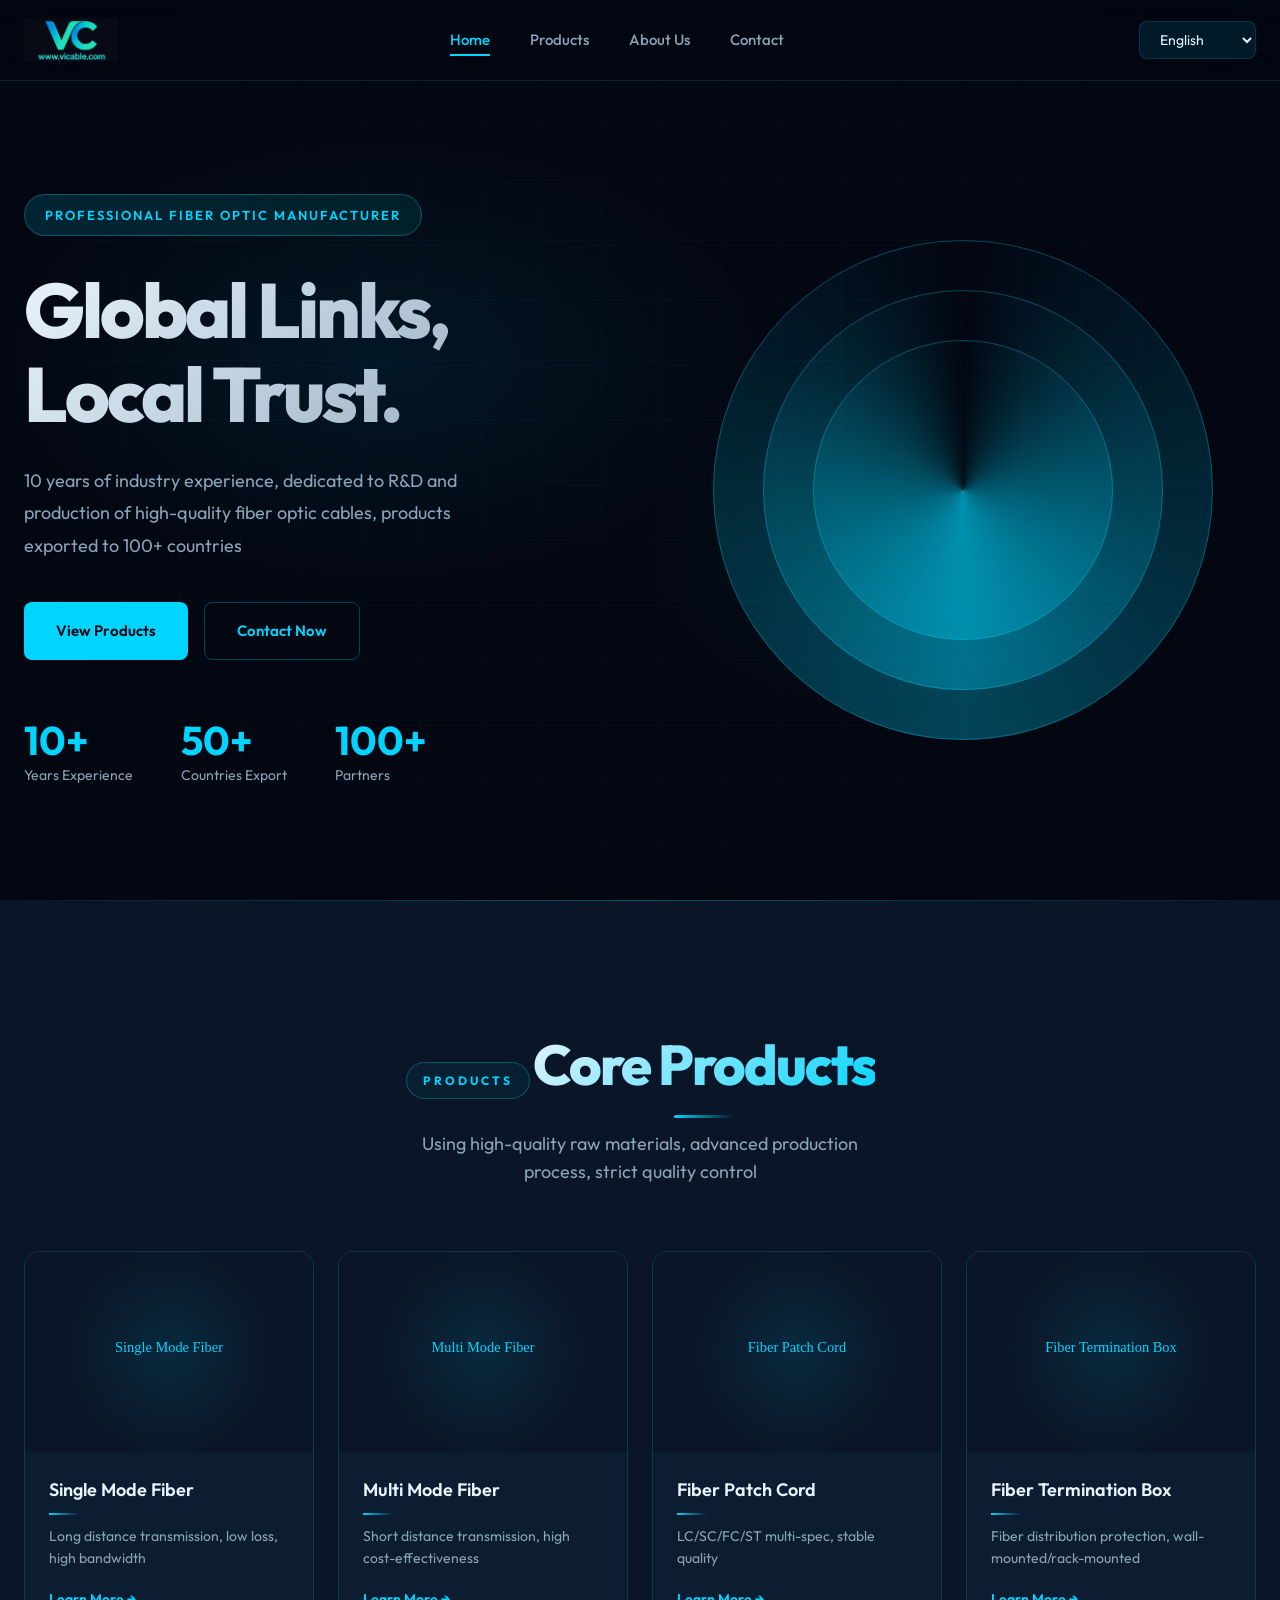
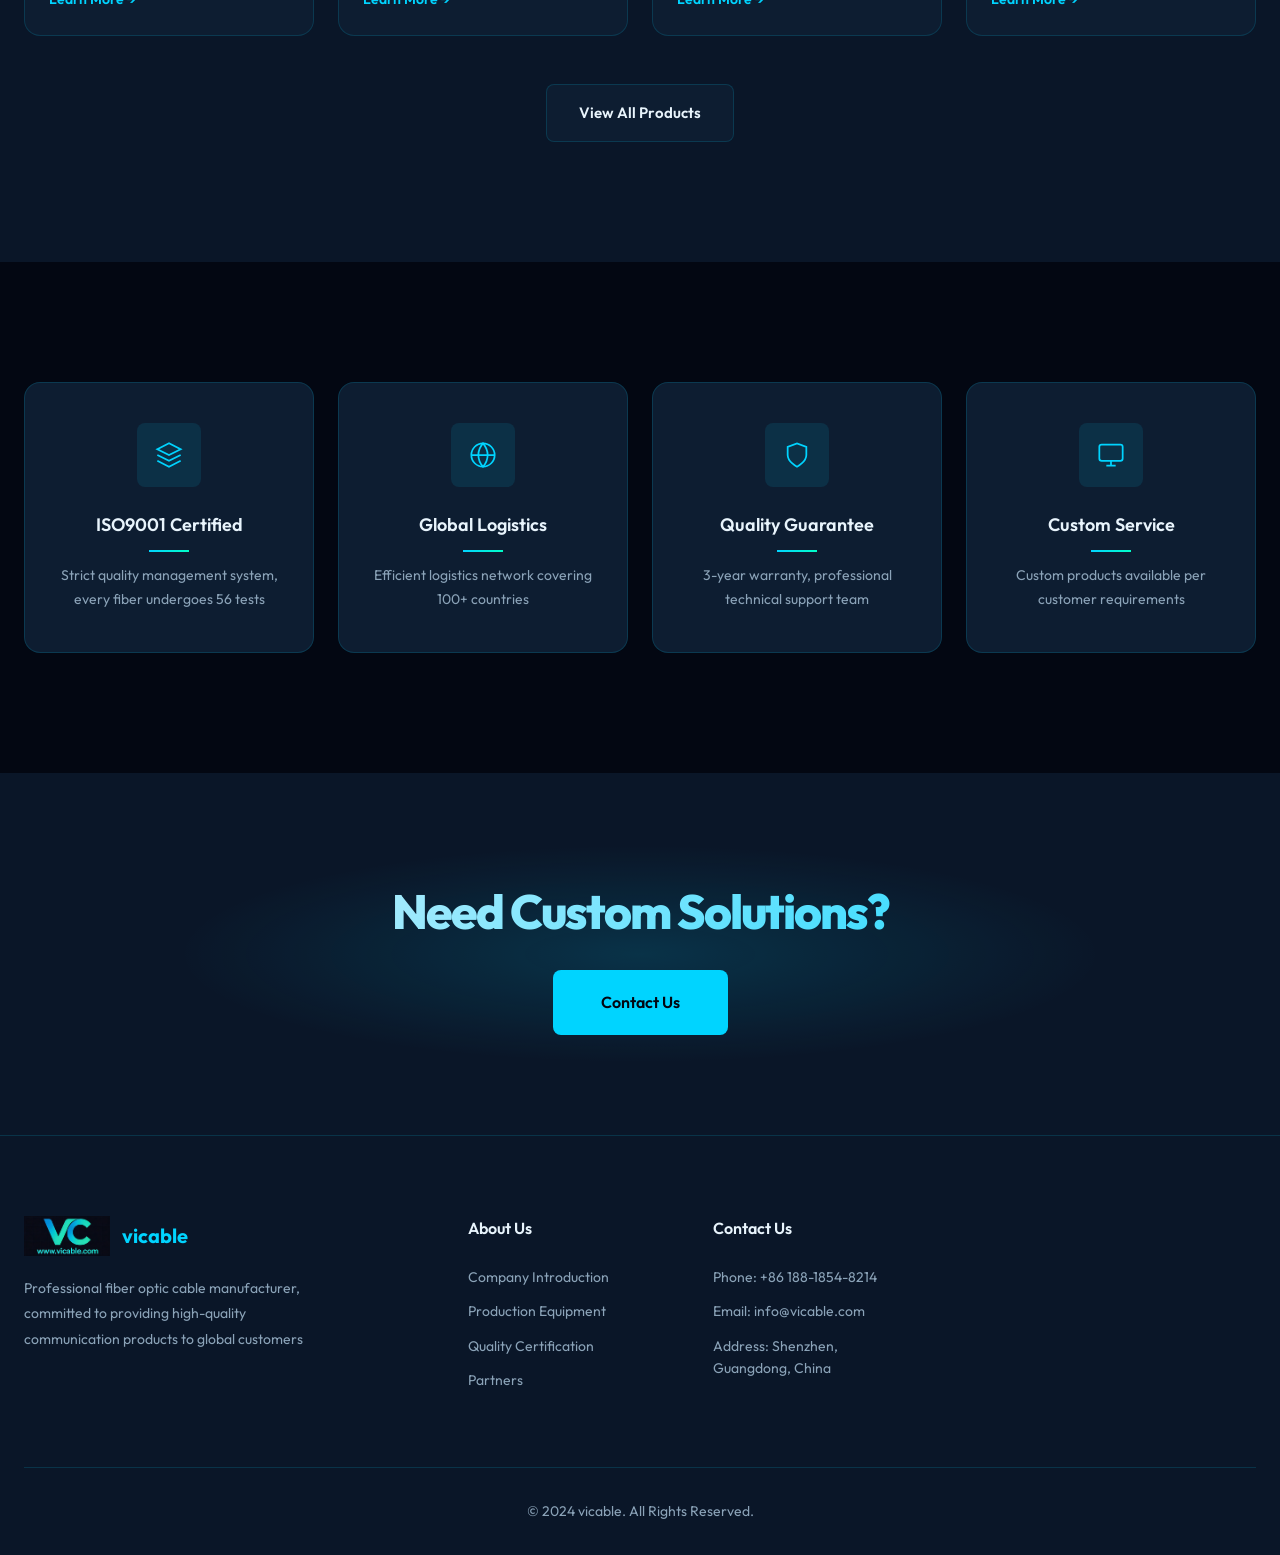
==== index.html @ bd0b1696 "第一次提交" ====
<!DOCTYPE html>
<html lang="en">
<head>
    <meta charset="UTF-8">
    <meta name="viewport" content="width=device-width, initial-scale=1.0">
    <title data-i18n-title="heroBadge">vicable - Professional Fiber Optic Cable Manufacturer</title>
    <meta name="description" content="Professional fiber optic cable manufacturer, providing high-quality fiber cables, patch cords, and accessories, exported to 100+ countries worldwide">
    <link rel="preconnect" href="https://fonts.googleapis.com">
    <link rel="preconnect" href="https://fonts.gstatic.com" crossorigin>
    <link href="https://fonts.googleapis.com/css2?family=Outfit:wght@300;400;500;600;700&family=Syne:wght@400;500;600;700;800&display=swap" rel="stylesheet">
    <link rel="stylesheet" href="css/style.css">
</head>
<body>
    <!-- Header -->
    <header class="header">
        <div class="container">
            <a href="index.html" class="logo">
                <img src="images/logo/logo.jpg" alt="vicable" class="logo-img" onerror="this.style.display='none';this.nextElementSibling.style.display='flex'">
                <span class="logo-text" style="display:none">vicable</span>
            </a>
            <nav class="nav">
                <a href="index.html" class="nav-link active" data-i18n="home">Home</a>
                <a href="products.html" class="nav-link" data-i18n="products">Products</a>
                <a href="about.html" class="nav-link" data-i18n="about">About Us</a>
                <a href="contact.html" class="nav-link" data-i18n="contact">Contact</a>
            </nav>
            <div class="lang-wrapper">
                <select id="language-selector" class="lang-selector" onchange="changeLanguage(this.value)">
                    <option value="en" selected>English</option>
                    <option value="fr">Français</option>
                    <option value="es">Español</option>
                    <option value="pt">Português</option>
                    <option value="ar">العربية</option>
                    <option value="de">Deutsch</option>
                </select>
            </div>
            <button class="menu-toggle" aria-label="Menu">
                <span></span>
                <span></span>
                <span></span>
            </button>
        </div>
    </header>

    <!-- Hero Section -->
    <section class="hero">
        <div class="hero-bg">
            <div class="hero-pattern"></div>
            <div class="hero-gradient"></div>
        </div>
        <div class="container">
            <div class="hero-content">
                <span class="hero-badge" data-i18n="heroBadge">Professional Fiber Optic Manufacturer</span>
                <h2 class="hero-title" data-i18n="heroTitle">
                    Global  Links<br>
                    <span class="highlight" data-i18n="heroTitle2">Local  Trust</span>
                </h2>
                <p class="hero-desc" data-i18n="heroDesc">
                    10 years of industry experience, dedicated to R&D and production of high-quality fiber optic cables<br>
                    Products exported to 100+ countries and regions
                </p>
                <div class="hero-btns">
                    <a href="products.html" class="btn btn-primary" data-i18n="viewProducts">View Products</a>
                    <a href="contact.html" class="btn btn-outline" data-i18n="contactNow">Contact Now</a>
                </div>
                <div class="hero-stats">
                    <div class="stat-item">
                        <span class="stat-num">10+</span>
                        <span class="stat-label" data-i18n="yearsExp">Years Experience</span>
                    </div>
                    <div class="stat-item">
                        <span class="stat-num">50+</span>
                        <span class="stat-label" data-i18n="countriesExport">Countries Export</span>
                    </div>
                    <div class="stat-item">
                        <span class="stat-num">100+</span>
                        <span class="stat-label" data-i18n="partners">Partners</span>
                    </div>
                </div>
            </div>
            <div class="hero-visual">
                <div class="fiber-ring"></div>
                <div class="fiber-ring delay-1"></div>
                <div class="fiber-ring delay-2"></div>
                <div class="hero-image">
                    <img src="images/products/hero-product.png" alt="Fiber Optic Products" onerror="this.parentElement.style.display='none'">
                </div>
            </div>
        </div>
    </section>

    <!-- Products Preview -->
    <section class="products-preview">
        <div class="container">
            <div class="section-header">
                <span class="section-tag"> PRODUCTS </span>
                <h2 class="section-title" data-i18n="productsTitle">Core Products</h2>
                <p class="section-desc" data-i18n="productsDesc">Using high-quality raw materials, advanced production process, strict quality control</p>
            </div>
            <div class="product-grid">
                <article class="product-card">
                    <div class="product-img">
                        <img src="images/products/product-1.png" alt="Single Mode Fiber" onerror="this.src='data:image/svg+xml,%3Csvg xmlns=%22http://www.w3.org/2000/svg%22 viewBox=%220 0 400 300%22%3E%3Crect fill=%22%230a1628%22 width=%22400%22 height=%22300%22/%3E%3Ctext fill=%22%2300d4ff%22 x=%22200%22 y=%22150%22 text-anchor=%22middle%22 font-size=%2220%22%3ESingle Mode Fiber%3C/text%3E%3C/svg%3E'">
                    </div>
                    <div class="product-info">
                        <h3>Single Mode Fiber</h3>
                        <p>Long distance transmission, low loss, high bandwidth</p>
                        <a href="products.html" class="product-link">Learn More →</a>
                    </div>
                </article>
                <article class="product-card">
                    <div class="product-img">
                        <img src="images/products/product-2.png" alt="Multi Mode Fiber" onerror="this.src='data:image/svg+xml,%3Csvg xmlns=%22http://www.w3.org/2000/svg%22 viewBox=%220 0 400 300%22%3E%3Crect fill=%22%230a1628%22 width=%22400%22 height=%22300%22/%3E%3Ctext fill=%22%2300d4ff%22 x=%22200%22 y=%22150%22 text-anchor=%22middle%22 font-size=%2220%22%3EMulti Mode Fiber%3C/text%3E%3C/svg%3E'">
                    </div>
                    <div class="product-info">
                        <h3>Multi Mode Fiber</h3>
                        <p>Short distance transmission, high cost-effectiveness</p>
                        <a href="products.html" class="product-link">Learn More →</a>
                    </div>
                </article>
                <article class="product-card">
                    <div class="product-img">
                        <img src="images/products/product-3.png" alt="Fiber Patch Cord" onerror="this.src='data:image/svg+xml,%3Csvg xmlns=%22http://www.w3.org/2000/svg%22 viewBox=%220 0 400 300%22%3E%3Crect fill=%22%230a1628%22 width=%22400%22 height=%22300%22/%3E%3Ctext fill=%22%2300d4ff%22 x=%22200%22 y=%22150%22 text-anchor=%22middle%22 font-size=%2220%22%3EFiber Patch Cord%3C/text%3E%3C/svg%3E'">
                    </div>
                    <div class="product-info">
                        <h3>Fiber Patch Cord</h3>
                        <p>LC/SC/FC/ST multi-spec, stable quality</p>
                        <a href="products.html" class="product-link">Learn More →</a>
                    </div>
                </article>
                <article class="product-card">
                    <div class="product-img">
                        <img src="images/products/product-4.png" alt="Fiber Termination Box" onerror="this.src='data:image/svg+xml,%3Csvg xmlns=%22http://www.w3.org/2000/svg%22 viewBox=%220 0 400 300%22%3E%3Crect fill=%22%230a1628%22 width=%22400%22 height=%22300%22/%3E%3Ctext fill=%22%2300d4ff%22 x=%22200%22 y=%22150%22 text-anchor=%22middle%22 font-size=%2220%22%3EFiber Termination Box%3C/text%3E%3C/svg%3E'">
                    </div>
                    <div class="product-info">
                        <h3>Fiber Termination Box</h3>
                        <p>Fiber distribution protection, wall-mounted/rack-mounted</p>
                        <a href="products.html" class="product-link">Learn More →</a>
                    </div>
                </article>
            </div>
            <div class="products-more">
                <a href="products.html" class="btn btn-secondary" data-i18n="viewAllProducts">View All Products</a>
            </div>
        </div>
    </section>

    <!-- Features -->
    <section class="features">
        <div class="container">
            <div class="features-grid">
                <div class="feature-item">
                    <div class="feature-icon">
                        <svg viewBox="0 0 24 24" fill="none" stroke="currentColor" stroke-width="1.5">
                            <path d="M12 2L2 7l10 5 10-5-10-5zM2 17l10 5 10-5M2 12l10 5 10-5"/>
                        </svg>
                    </div>
                    <h3 data-i18n="iso9001">ISO9001 Certified</h3>
                    <p data-i18n="iso9001Desc">Strict quality management system, every fiber undergoes 56 tests</p>
                </div>
                <div class="feature-item">
                    <div class="feature-icon">
                        <svg viewBox="0 0 24 24" fill="none" stroke="currentColor" stroke-width="1.5">
                            <circle cx="12" cy="12" r="10"/>
                            <path d="M2 12h20M12 2a15.3 15.3 0 0 1 4 10 15.3 15.3 0 0 1-4 10 15.3 15.3 0 0 1-4-10 15.3 15.3 0 0 1 4-10z"/>
                        </svg>
                    </div>
                    <h3 data-i18n="globalLogistics">Global Logistics</h3>
                    <p data-i18n="globalLogisticsDesc">Efficient logistics network covering 100+ countries</p>
                </div>
                <div class="feature-item">
                    <div class="feature-icon">
                        <svg viewBox="0 0 24 24" fill="none" stroke="currentColor" stroke-width="1.5">
                            <path d="M12 22s8-4 8-10V5l-8-3-8 3v7c0 6 8 10 8 10z"/>
                        </svg>
                    </div>
                    <h3 data-i18n="qualityGuarantee">Quality Guarantee</h3>
                    <p data-i18n="qualityGuaranteeDesc">100% inspection before shipping, professional technical support team</p>
                </div>
                <div class="feature-item">
                    <div class="feature-icon">
                        <svg viewBox="0 0 24 24" fill="none" stroke="currentColor" stroke-width="1.5">
                            <rect x="2" y="3" width="20" height="14" rx="2" ry="2"/>
                            <path d="M8 21h8M12 17v4"/>
                        </svg>
                    </div>
                    <h3 data-i18n="customService">Custom Service</h3>
                    <p data-i18n="customServiceDesc">Custom products available per customer requirements</p>
                </div>
            </div>
        </div>
    </section>

    <!-- CTA -->
    <section class="cta">
        <div class="cta-bg"></div>
        <div class="container">
            <h2 class="cta-title" data-i18n="ctaTitle">Your Trusted Partner in Optical Connectivity.</h2>
            <a href="contact.html" class="btn btn-primary btn-lg" data-i18n="contactUs">Contact Now</a>
        </div>
    </section>

    <!-- Footer -->
    <footer class="footer">
        <div class="container">
            <div class="footer-grid">
                <div class="footer-col">
                    <a href="index.html" class="footer-logo">
                        <img src="images/logo/logo.jpg" alt="vicable" onerror="this.style.display='none';this.nextElementSibling.style.display='block'">
                        <span>vicable</span>
                    </a>
                    <p class="footer-desc" data-i18n="footerDesc">Professional fiber optic cable manufacturer, committed to providing high-quality communication products to global customers</p>
                </div>
                <div class="footer-col">
                    <h4 data-i18n="aboutUs">About Us</h4>
                    <ul class="footer-links">
                        <li><a href="about.html" data-i18n="companyIntro">Company Introduction</a></li>
                        <li><a href="about.html" data-i18n="productionEquipment">Production Equipment</a></li>
                        <li><a href="about.html" data-i18n="qualityCert">Quality Certification</a></li>
                        <li><a href="about.html" data-i18n="partners2">Partners</a></li>
                    </ul>
                </div>
                <div class="footer-col">
                    <h4 data-i18n="contactUs2">Contact Us</h4>
                    <ul class="footer-links">
                        <li><span data-i18n="phone">Phone</span>: +86 188-1854-8214</li>
                        <li><span data-i18n="email">Email</span>: info@vicable.com</li>
                        <li><span data-i18n="address">Address</span>: Shenzhen, Guangdong, China</li>
                    </ul>
                </div>
            </div>
            <div class="footer-bottom">
                <p>&copy; 2024 vicable. <span data-i18n="copyright">All Rights Reserved.</span></p>
            </div>
        </div>
    </footer>

    <script src="js/language.js"></script>
    <script src="js/main.js"></script>
</body>
</html>
---- css/style.css ----
/* ========================================
   纤络星 - 光纤光缆外贸网站
   Design: Industrial Tech / Electric Cyan
   ======================================== */

/* CSS Variables */
:root {
    /* Colors - Deep Navy + Electric Cyan */
    --color-bg: #030712;
    --color-bg-secondary: #0a1628;
    --color-bg-tertiary: #0f2744;
    --color-surface: #0d1d31;
    --color-surface-hover: #132a45;

    --color-primary: #00d4ff;
    --color-primary-light: #5ce1ff;
    --color-primary-dark: #00a8cc;
    --color-primary-glow: rgba(0, 212, 255, 0.3);

    --color-accent: #00ffc8;
    --color-accent-glow: rgba(0, 255, 200, 0.2);

    --color-text: #e8f4fc;
    --color-text-muted: #8ba3b8;
    --color-text-dark: #030712;

    --color-border: rgba(0, 212, 255, 0.15);
    --color-border-light: rgba(0, 212, 255, 0.3);

    /* Typography */
    --font-display: 'Syne', sans-serif;
    --font-body: 'Outfit', sans-serif;

    /* Spacing */
    --section-padding: 120px;
    --container-width: 1280px;

    /* Effects */
    --shadow-glow: 0 0 40px var(--color-primary-glow);
    --shadow-card: 0 8px 32px rgba(0, 0, 0, 0.3);
    --radius-sm: 4px;
    --radius-md: 8px;
    --radius-lg: 16px;
    --radius-xl: 24px;
}

/* Reset & Base */
*, *::before, *::after {
    margin: 0;
    padding: 0;
    box-sizing: border-box;
}

html {
    scroll-behavior: smooth;
}

body {
    font-family: var(--font-body);
    background-color: var(--color-bg);
    color: var(--color-text);
    line-height: 1.6;
    overflow-x: hidden;
    -webkit-font-smoothing: antialiased;
}

a {
    color: inherit;
    text-decoration: none;
}

img {
    max-width: 100%;
    height: auto;
    display: block;
}

ul {
    list-style: none;
}

/* Container */
.container {
    max-width: var(--container-width);
    margin: 0 auto;
    padding: 0 24px;
}

/* ========================================
   Header
   ======================================== */
.header {
    position: fixed;
    top: 0;
    left: 0;
    right: 0;
    z-index: 1000;
    background: rgba(3, 7, 18, 0.85);
    backdrop-filter: blur(20px);
    border-bottom: 1px solid var(--color-border);
    transition: all 0.3s ease;
}

.header .container {
    display: flex;
    align-items: center;
    justify-content: space-between;
    height: 80px;
}

.logo {
    display: flex;
    align-items: center;
    gap: 12px;
}

.logo-img {
    height: 44px;
    width: auto;
}

.logo-text {
    font-family: var(--font-body);
    font-size: 24px;
    font-weight: 700;
    color: var(--color-primary);
    letter-spacing: -0.5px;
}

.nav {
    display: flex;
    align-items: center;
    gap: 40px;
}

.nav-link {
    font-size: 15px;
    font-weight: 500;
    color: var(--color-text-muted);
    position: relative;
    transition: color 0.3s ease;
}

.nav-link::after {
    content: '';
    position: absolute;
    bottom: -4px;
    left: 0;
    width: 0;
    height: 2px;
    background: var(--color-primary);
    transition: width 0.3s ease;
}

.nav-link:hover,
.nav-link.active {
    color: var(--color-primary);
}

.nav-link:hover::after,
.nav-link.active::after {
    width: 100%;
}

/* Menu Toggle */
.menu-toggle {
    display: none;
    flex-direction: column;
    gap: 5px;
    padding: 8px;
    background: none;
    border: none;
    cursor: pointer;
}

.menu-toggle span {
    display: block;
    width: 24px;
    height: 2px;
    background: var(--color-text);
    transition: all 0.3s ease;
}

/* Language Selector */
.lang-wrapper {
    display: flex;
    align-items: center;
    margin-left: 24px;
}

.lang-selector {
    padding: 8px 16px;
    background: rgba(0, 212, 255, 0.1);
    border: 1px solid var(--color-border);
    border-radius: var(--radius-md);
    color: var(--color-text);
    font-family: var(--font-body);
    font-size: 14px;
    cursor: pointer;
    transition: all 0.3s ease;
    outline: none;
}

.lang-selector:hover {
    border-color: var(--color-primary);
    background: rgba(0, 212, 255, 0.15);
}

.lang-selector option {
    background: var(--color-bg-secondary);
    color: var(--color-text);
}

/* RTL Support */
[dir="rtl"] .nav {
    direction: rtl;
}

[dir="rtl"] .nav-link::after {
    left: auto;
    right: 0;
}

[dir="rtl"] .hero-title {
    direction: rtl;
}

[dir="rtl"] .hero-desc {
    direction: rtl;
}

[dir="rtl"] .product-link svg {
    transform: rotate(180deg);
}

/* ========================================
   Hero Section
   ======================================== */
.hero {
    position: relative;
    min-height: 100vh;
    display: flex;
    align-items: center;
    padding-top: 80px;
    overflow: hidden;
}

.hero-bg {
    position: absolute;
    inset: 0;
    z-index: -1;
}

.hero-pattern {
    position: absolute;
    inset: 0;
    background-image:
        linear-gradient(rgba(0, 212, 255, 0.03) 1px, transparent 1px),
        linear-gradient(90deg, rgba(0, 212, 255, 0.03) 1px, transparent 1px);
    background-size: 60px 60px;
    mask-image: radial-gradient(ellipse 80% 80% at 50% 50%, black 40%, transparent 100%);
}

.hero-gradient {
    position: absolute;
    inset: 0;
    background:
        radial-gradient(ellipse 60% 50% at 30% 40%, rgba(0, 212, 255, 0.08) 0%, transparent 50%),
        radial-gradient(ellipse 40% 40% at 70% 60%, rgba(0, 255, 200, 0.05) 0%, transparent 50%);
}

.hero .container {
    display: grid;
    grid-template-columns: 1fr 1fr;
    gap: 60px;
    align-items: center;
}

.hero-content {
    animation: fadeInUp 0.8s ease forwards;
}

.hero-badge {
    display: inline-block;
    padding: 10px 20px;
    background: linear-gradient(135deg, rgba(0, 212, 255, 0.15) 0%, rgba(0, 255, 200, 0.08) 100%);
    border: 1px solid var(--color-border-light);
    border-radius: 100px;
    font-size: 13px;
    font-weight: 600;
    color: var(--color-primary);
    letter-spacing: 2px;
    text-transform: uppercase;
    margin-bottom: 24px;
    position: relative;
    overflow: hidden;
}

.hero-badge::before {
    content: '';
    position: absolute;
    top: 0;
    left: -100%;
    width: 100%;
    height: 100%;
    background: linear-gradient(90deg, transparent, rgba(255,255,255,0.1), transparent);
    animation: shimmer 3s infinite;
}

@keyframes shimmer {
    0% { left: -100%; }
    100% { left: 100%; }
}

.hero-title {
    font-family: var(--font-body);
    font-size: clamp(48px, 6vw, 80px);
    font-weight: 800;
    line-height: 1.1;
    letter-spacing: -3px;
    margin-bottom: 28px;
    background: linear-gradient(135deg, var(--color-text) 0%, var(--color-text-muted) 100%);
    -webkit-background-clip: text;
    -webkit-text-fill-color: transparent;
    background-clip: text;
}

.hero-title .highlight {
    background: linear-gradient(135deg, var(--color-primary) 0%, var(--color-accent) 100%);
    -webkit-background-clip: text;
    -webkit-text-fill-color: transparent;
    background-clip: text;
    position: relative;
}

.hero-title .highlight::after {
    content: '';
    position: absolute;
    bottom: 5px;
    left: 0;
    right: 0;
    height: 3px;
    background: linear-gradient(90deg, var(--color-primary), var(--color-accent));
    border-radius: 2px;
}

.hero-desc {
    font-size: 18px;
    color: var(--color-text-muted);
    line-height: 1.8;
    margin-bottom: 40px;
    max-width: 480px;
}

.hero-btns {
    display: flex;
    gap: 16px;
    margin-bottom: 60px;
}

/* Buttons */
.btn {
    display: inline-flex;
    align-items: center;
    justify-content: center;
    padding: 16px 32px;
    font-family: var(--font-body);
    font-size: 15px;
    font-weight: 600;
    border-radius: var(--radius-md);
    cursor: pointer;
    transition: all 0.3s ease;
    position: relative;
    overflow: hidden;
}

.btn-primary {
    background: var(--color-primary);
    color: var(--color-text-dark);
    border: none;
}

.btn-primary::before {
    content: '';
    position: absolute;
    inset: 0;
    background: linear-gradient(135deg, var(--color-primary-light) 0%, var(--color-primary) 100%);
    opacity: 0;
    transition: opacity 0.3s ease;
}

.btn-primary:hover {
    transform: translateY(-2px);
    box-shadow: 0 8px 30px var(--color-primary-glow);
}

.btn-primary:hover::before {
    opacity: 1;
}

.btn-primary span {
    position: relative;
    z-index: 1;
}

.btn-outline {
    background: transparent;
    color: var(--color-primary);
    border: 1px solid var(--color-border-light);
}

.btn-outline:hover {
    background: rgba(0, 212, 255, 0.1);
    border-color: var(--color-primary);
}

.btn-secondary {
    background: var(--color-surface);
    color: var(--color-text);
    border: 1px solid var(--color-border);
}

.btn-secondary:hover {
    background: var(--color-surface-hover);
    border-color: var(--color-primary);
}

.btn-lg {
    padding: 20px 48px;
    font-size: 16px;
}

/* Stats */
.hero-stats {
    display: flex;
    gap: 48px;
}

.stat-item {
    display: flex;
    flex-direction: column;
    gap: 4px;
}

.stat-num {
    font-family: var(--font-body);
    font-size: 40px;
    font-weight: 700;
    color: var(--color-primary);
    line-height: 1;
}

.stat-label {
    font-size: 14px;
    color: var(--color-text-muted);
}

/* Hero Visual */
.hero-visual {
    position: relative;
    display: flex;
    align-items: center;
    justify-content: center;
    height: 500px;
}

.fiber-ring {
    position: absolute;
    width: 300px;
    height: 300px;
    border: 1px solid var(--color-border-light);
    border-radius: 50%;
    animation: pulse-ring 3s ease-in-out infinite;
}

.fiber-ring::before {
    content: '';
    position: absolute;
    inset: -1px;
    border-radius: 50%;
    background: conic-gradient(from 0deg, transparent, var(--color-primary), transparent);
    opacity: 0.3;
    animation: rotate 8s linear infinite;
}

.fiber-ring.delay-1 {
    width: 400px;
    height: 400px;
    animation-delay: 0.5s;
}

.fiber-ring.delay-2 {
    width: 500px;
    height: 500px;
    animation-delay: 1s;
}

.hero-image {
    position: relative;
    z-index: 1;
    width: 280px;
    height: 280px;
    display: flex;
    align-items: center;
    justify-content: center;
    background: var(--color-surface);
    border-radius: var(--radius-lg);
    border: 1px solid var(--color-border);
    box-shadow: var(--shadow-glow);
}

.hero-image img {
    width: 100%;
    height: 100%;
    object-fit: cover;
    border-radius: var(--radius-lg);
}

/* ========================================
   Products Preview
   ======================================== */
.products-preview {
    padding: var(--section-padding) 0;
    background: var(--color-bg-secondary);
    position: relative;
}

.products-preview::before {
    content: '';
    position: absolute;
    top: 0;
    left: 0;
    right: 0;
    height: 1px;
    background: linear-gradient(90deg, transparent, var(--color-border-light), transparent);
}

.section-header {
    text-align: center;
    margin-bottom: 64px;
    position: relative;
}

.section-tag {
    display: inline-block;
    font-size: 12px;
    font-weight: 700;
    color: var(--color-primary);
    letter-spacing: 3px;
    margin-bottom: 16px;
    padding: 8px 16px;
    border: 1px solid var(--color-border-light);
    border-radius: 30px;
    background: rgba(0, 212, 255, 0.05);
}

.section-title {
    font-family: var(--font-body);
    font-size: clamp(36px, 5vw, 56px);
    font-weight: 800;
    letter-spacing: -2px;
    margin-bottom: 20px;
    background: linear-gradient(135deg, var(--color-text) 0%, var(--color-primary) 100%);
    -webkit-background-clip: text;
    -webkit-text-fill-color: transparent;
    background-clip: text;
    position: relative;
    display: inline-block;
}

.section-title::after {
    content: '';
    position: absolute;
    bottom: -8px;
    left: 0;
    width: 60px;
    height: 3px;
    background: linear-gradient(90deg, var(--color-primary), transparent);
    border-radius: 2px;
}

.section-header .section-title::after {
    left: 50%;
    transform: translateX(-50%);
}

.section-desc {
    font-size: 18px;
    color: var(--color-text-muted);
    max-width: 500px;
    margin: 0 auto;
}

/* Product Grid */
.product-grid {
    display: grid;
    grid-template-columns: repeat(4, 1fr);
    gap: 24px;
    margin-bottom: 48px;
}

.product-card {
    background: var(--color-surface);
    border: 1px solid var(--color-border);
    border-radius: var(--radius-lg);
    overflow: hidden;
    transition: all 0.4s ease;
    cursor: pointer;
}

.product-card:hover {
    transform: translateY(-8px);
    border-color: var(--color-primary);
    box-shadow: 0 20px 40px rgba(0, 0, 0, 0.3), 0 0 30px var(--color-primary-glow);
}

.product-img {
    position: relative;
    height: 200px;
    background: var(--color-bg);
    display: flex;
    align-items: center;
    justify-content: center;
    overflow: hidden;
}

.product-img::before {
    content: '';
    position: absolute;
    inset: 0;
    background: radial-gradient(circle at 50% 50%, rgba(0, 212, 255, 0.1) 0%, transparent 60%);
}

.product-img img {
    width: 100%;
    height: 100%;
    object-fit: cover;
    transition: transform 0.4s ease;
}

.product-card:hover .product-img img {
    transform: scale(1.05);
}

.product-info {
    padding: 24px;
}

.product-info h3 {
    font-family: var(--font-body);
    font-size: 18px;
    font-weight: 600;
    margin-bottom: 10px;
    color: var(--color-text);
    position: relative;
    padding-bottom: 10px;
}

.product-info h3::after {
    content: '';
    position: absolute;
    bottom: 0;
    left: 0;
    width: 30px;
    height: 2px;
    background: linear-gradient(90deg, var(--color-primary), transparent);
}

.product-info p {
    font-size: 14px;
    color: var(--color-text-muted);
    margin-bottom: 16px;
    line-height: 1.6;
}

.product-link {
    font-size: 14px;
    font-weight: 600;
    color: var(--color-primary);
    display: inline-flex;
    align-items: center;
    gap: 8px;
    transition: gap 0.3s ease;
}

.product-card:hover .product-link {
    gap: 12px;
}

.products-more {
    text-align: center;
}

/* ========================================
   Features
   ======================================== */
.features {
    padding: var(--section-padding) 0;
    position: relative;
}

.features-grid {
    display: grid;
    grid-template-columns: repeat(4, 1fr);
    gap: 24px;
}

.feature-item {
    padding: 40px 32px;
    background: var(--color-surface);
    border: 1px solid var(--color-border);
    border-radius: var(--radius-lg);
    text-align: center;
    transition: all 0.3s ease;
}

.feature-item:hover {
    border-color: var(--color-primary);
    transform: translateY(-4px);
}

.feature-icon {
    width: 64px;
    height: 64px;
    margin: 0 auto 24px;
    display: flex;
    align-items: center;
    justify-content: center;
    background: rgba(0, 212, 255, 0.1);
    border-radius: var(--radius-md);
}

.feature-icon svg {
    width: 28px;
    height: 28px;
    color: var(--color-primary);
}

.feature-item h3 {
    font-family: var(--font-body);
    font-size: 18px;
    font-weight: 600;
    margin-bottom: 12px;
    color: var(--color-text);
    position: relative;
    padding-bottom: 12px;
}

.feature-item h3::after {
    content: '';
    position: absolute;
    bottom: 0;
    left: 50%;
    transform: translateX(-50%);
    width: 40px;
    height: 2px;
    background: linear-gradient(90deg, var(--color-primary), var(--color-accent));
}

.feature-item p {
    font-size: 14px;
    color: var(--color-text-muted);
    line-height: 1.7;
}

/* ========================================
   CTA Section
   ======================================== */
.cta {
    padding: 100px 0;
    position: relative;
    overflow: hidden;
}

.cta-bg {
    position: absolute;
    inset: 0;
    background:
        radial-gradient(ellipse 60% 50% at 50% 50%, rgba(0, 212, 255, 0.15) 0%, transparent 60%),
        var(--color-bg-secondary);
}

.cta .container {
    position: relative;
    text-align: center;
}

.cta-title {
    font-family: var(--font-body);
    font-size: clamp(32px, 4vw, 48px);
    font-weight: 800;
    letter-spacing: -2px;
    margin-bottom: 20px;
    background: linear-gradient(135deg, var(--color-text) 0%, var(--color-primary) 100%);
    -webkit-background-clip: text;
    -webkit-text-fill-color: transparent;
    background-clip: text;
}

.cta-desc {
    font-size: 18px;
    color: var(--color-text-muted);
    margin-bottom: 40px;
}

/* ========================================
   Footer
   ======================================== */
.footer {
    padding: 80px 0 32px;
    background: var(--color-bg-secondary);
    border-top: 1px solid var(--color-border);
}

.footer-grid {
    display: grid;
    grid-template-columns: 2fr 1fr 1fr 1.5fr;
    gap: 48px;
    margin-bottom: 64px;
}

.footer-logo {
    display: flex;
    align-items: center;
    gap: 12px;
    margin-bottom: 20px;
}

.footer-logo img {
    height: 40px;
}

.footer-logo span {
    font-family: var(--font-body);
    font-size: 20px;
    font-weight: 700;
    color: var(--color-primary);
}

.footer-desc {
    font-size: 14px;
    color: var(--color-text-muted);
    line-height: 1.8;
    max-width: 280px;
}

.footer-col h4 {
    font-family: var(--font-body);
    font-size: 16px;
    font-weight: 600;
    margin-bottom: 24px;
    color: var(--color-text);
}

.footer-links li {
    margin-bottom: 12px;
}

.footer-links a,
.footer-links li {
    font-size: 14px;
    color: var(--color-text-muted);
    transition: color 0.3s ease;
}

.footer-links a:hover {
    color: var(--color-primary);
}

.footer-bottom {
    padding-top: 32px;
    border-top: 1px solid var(--color-border);
    text-align: center;
}

.footer-bottom p {
    font-size: 14px;
    color: var(--color-text-muted);
}

/* ========================================
   Page: Products
   ======================================== */
.page-header {
    padding: 160px 0 80px;
    background: var(--color-bg-secondary);
    position: relative;
}

.page-header::before {
    content: '';
    position: absolute;
    inset: 0;
    background-image:
        linear-gradient(rgba(0, 212, 255, 0.02) 1px, transparent 1px),
        linear-gradient(90deg, rgba(0, 212, 255, 0.02) 1px, transparent 1px);
    background-size: 40px 40px;
}

.page-header .container {
    position: relative;
}

.page-title {
    font-family: var(--font-body);
    font-size: clamp(40px, 5vw, 64px);
    font-weight: 800;
    letter-spacing: -3px;
    margin-bottom: 20px;
    background: linear-gradient(135deg, var(--color-text) 0%, var(--color-primary-light) 100%);
    -webkit-background-clip: text;
    -webkit-text-fill-color: transparent;
    background-clip: text;
    position: relative;
}

.page-desc {
    font-size: 18px;
    color: var(--color-text-muted);
    max-width: 600px;
}

.products-section {
    padding: var(--section-padding) 0;
}

.products-full-grid {
    display: grid;
    grid-template-columns: repeat(3, 1fr);
    gap: 32px;
}

/* ========================================
   Products Catalog Layout
   ======================================== */
.products-catalog {
    padding: var(--section-padding) 0;
}

.catalog-layout {
    display: grid;
    grid-template-columns: 260px 1fr;
    gap: 40px;
}

.catalog-sidebar {
    background: var(--color-surface);
    border: 1px solid var(--color-border);
    border-radius: var(--radius-lg);
    padding: 24px;
    height: fit-content;
    position: sticky;
    top: 100px;
}

.sidebar-title {
    font-family: var(--font-body);
    font-size: 18px;
    font-weight: 600;
    margin-bottom: 20px;
    color: var(--color-text);
    padding-bottom: 16px;
    border-bottom: 1px solid var(--color-border);
}

.category-list {
    display: flex;
    flex-direction: column;
    gap: 8px;
}

.category-btn {
    width: 100%;
    display: flex;
    align-items: center;
    gap: 12px;
    padding: 14px 16px;
    background: transparent;
    border: none;
    border-radius: var(--radius-md);
    font-family: var(--font-body);
    font-size: 15px;
    color: var(--color-text-muted);
    cursor: pointer;
    transition: all 0.3s ease;
    text-align: left;
}

.category-btn:hover {
    background: var(--color-surface-hover);
    color: var(--color-text);
}

.category-btn.active {
    background: rgba(0, 212, 255, 0.1);
    color: var(--color-primary);
}

.category-icon {
    font-size: 8px;
    color: var(--color-primary);
}

.catalog-content {
    min-height: 500px;
}

.category-content {
    display: none;
}

.category-content.active {
    display: block;
    animation: fadeIn 0.4s ease;
}

@keyframes fadeIn {
    from { opacity: 0; transform: translateY(10px); }
    to { opacity: 1; transform: translateY(0); }
}

.category-title {
    font-family: var(--font-body);
    font-size: 28px;
    font-weight: 700;
    margin-bottom: 24px;
    color: var(--color-text);
}

.product-gallery {
    display: grid;
    grid-template-columns: repeat(3, 1fr);
    gap: 20px;
}

.gallery-item {
    position: relative;
    background: var(--color-surface);
    border: 1px solid var(--color-border);
    border-radius: var(--radius-lg);
    overflow: hidden;
    cursor: pointer;
    transition: all 0.3s ease;
}

.gallery-item:hover {
    border-color: var(--color-primary);
    transform: translateY(-4px);
    box-shadow: 0 8px 30px rgba(0, 0, 0, 0.2);
}

.gallery-item img {
    width: 100%;
    aspect-ratio: 1;
    object-fit: cover;
}

.gallery-item .gallery-label {
    padding: 12px 16px;
    font-size: 13px;
    color: var(--color-text);
    text-align: center;
    border-top: 1px solid var(--color-border);
    background: var(--color-surface);
}

.gallery-placeholder {
    width: 100%;
    height: 100%;
    display: flex;
    align-items: center;
    justify-content: center;
    background: var(--color-bg);
    color: var(--color-text-muted);
    font-size: 14px;
}

/* ========================================
   Page: About
   ======================================== */
.about-hero {
    padding: var(--section-padding) 0;
}

.about-grid {
    display: grid;
    grid-template-columns: 1fr 1fr;
    gap: 80px;
    align-items: center;
}

.about-content h2 {
    font-family: var(--font-body);
    font-size: clamp(32px, 4vw, 48px);
    font-weight: 800;
    letter-spacing: -2px;
    margin-bottom: 28px;
    background: linear-gradient(135deg, var(--color-text) 0%, var(--color-primary) 80%);
    -webkit-background-clip: text;
    -webkit-text-fill-color: transparent;
    background-clip: text;
    position: relative;
    display: inline-block;
}

.about-content h2::after {
    content: '';
    position: absolute;
    bottom: -12px;
    left: 0;
    width: 80px;
    height: 4px;
    background: linear-gradient(90deg, var(--color-primary), var(--color-accent));
    border-radius: 2px;
}

.about-content p {
    font-size: 16px;
    color: var(--color-text-muted);
    line-height: 1.8;
    margin-bottom: 20px;
}

.about-stats {
    display: flex;
    gap: 48px;
    margin-top: 40px;
}

.about-visual {
    position: relative;
    height: 500px;
    background: var(--color-surface);
    border: 1px solid var(--color-border);
    border-radius: var(--radius-xl);
    overflow: hidden;
}

.about-visual::before {
    content: '';
    position: absolute;
    inset: 0;
    background:
        radial-gradient(circle at 30% 30%, rgba(0, 212, 255, 0.15) 0%, transparent 50%),
        radial-gradient(circle at 70% 70%, rgba(0, 255, 200, 0.1) 0%, transparent 50%);
}

.about-image {
    position: absolute;
    inset: 40px;
    background: var(--color-bg);
    border-radius: var(--radius-lg);
    display: flex;
    align-items: center;
    justify-content: center;
    border: 1px solid var(--color-border);
}

.about-image img {
    max-width: 80%;
    max-height: 80%;
    object-fit: contain;
}

/* Timeline */
.timeline {
    padding: var(--section-padding) 0;
    background: var(--color-bg-secondary);
}

/* Customer Reviews */
.testimonials {
    padding: var(--section-padding) 0;
    background: var(--color-bg-secondary);
}

.reviews-grid {
    display: grid;
    grid-template-columns: repeat(3, 1fr);
    gap: 24px;
}

.review-card {
    background: var(--color-surface);
    border: 1px solid var(--color-border);
    border-radius: var(--radius-lg);
    overflow: hidden;
    transition: all 0.3s ease;
}

.review-card:hover {
    transform: translateY(-4px);
    border-color: var(--color-primary);
    box-shadow: 0 8px 30px rgba(0, 0, 0, 0.2);
}

.review-img {
    width: 100%;
    aspect-ratio: 4/3;
    background: var(--color-bg);
    display: flex;
    align-items: center;
    justify-content: center;
    overflow: hidden;
}

.review-img img {
    width: 100%;
    height: 100%;
    object-fit: cover;
}

.timeline-grid {
    display: grid;
    grid-template-columns: repeat(4, 1fr);
    gap: 32px;
}

.timeline-item {
    text-align: center;
    position: relative;
}

.timeline-item::after {
    content: '';
    position: absolute;
    top: 24px;
    right: -16px;
    width: calc(100% - 48px);
    height: 1px;
    background: var(--color-border);
}

.timeline-item:last-child::after {
    display: none;
}

.timeline-year {
    font-family: var(--font-body);
    font-size: 48px;
    font-weight: 800;
    color: var(--color-primary);
    line-height: 1;
    margin-bottom: 16px;
}

.timeline-title {
    font-size: 18px;
    font-weight: 600;
    margin-bottom: 8px;
}

.timeline-desc {
    font-size: 14px;
    color: var(--color-text-muted);
}

/* ========================================
   Page: Contact
   ======================================== */
.contact-section {
    padding: var(--section-padding) 0;
}

.contact-grid {
    display: grid;
    grid-template-columns: 1fr 1.2fr;
    gap: 80px;
}

.contact-info h2 {
    font-family: var(--font-body);
    font-size: clamp(32px, 4vw, 48px);
    font-weight: 800;
    letter-spacing: -2px;
    margin-bottom: 28px;
    background: linear-gradient(135deg, var(--color-text) 0%, var(--color-primary) 80%);
    -webkit-background-clip: text;
    -webkit-text-fill-color: transparent;
    background-clip: text;
    position: relative;
    display: inline-block;
}

.contact-info h2::after {
    content: '';
    position: absolute;
    bottom: -12px;
    left: 0;
    width: 80px;
    height: 4px;
    background: linear-gradient(90deg, var(--color-primary), var(--color-accent));
    border-radius: 2px;
}

.contact-info p {
    font-size: 16px;
    color: var(--color-text-muted);
    line-height: 1.8;
    margin-bottom: 40px;
}

.contact-details {
    display: flex;
    flex-direction: column;
    gap: 24px;
}

.contact-row {
    display: grid;
    grid-template-columns: 1fr 1fr;
    gap: 24px;
}

.contact-item {
    display: flex;
    align-items: flex-start;
    gap: 16px;
}

.contact-icon {
    width: 48px;
    height: 48px;
    display: flex;
    align-items: center;
    justify-content: center;
    background: rgba(0, 212, 255, 0.1);
    border-radius: var(--radius-md);
    flex-shrink: 0;
}

.contact-icon svg {
    width: 20px;
    height: 20px;
    color: var(--color-primary);
}

.contact-item-text h4 {
    font-size: 14px;
    font-weight: 600;
    margin-bottom: 4px;
}

.contact-item-text p {
    font-size: 15px;
    color: var(--color-text-muted);
    margin: 0;
}

/* Contact Form */
.contact-form {
    background: var(--color-surface);
    border: 1px solid var(--color-border);
    border-radius: var(--radius-xl);
    padding: 48px;
}

.form-group {
    margin-bottom: 24px;
}

.form-label {
    display: block;
    font-size: 14px;
    font-weight: 600;
    margin-bottom: 8px;
    color: var(--color-text);
}

.form-input,
.form-textarea {
    width: 100%;
    padding: 16px 20px;
    background: var(--color-bg);
    border: 1px solid var(--color-border);
    border-radius: var(--radius-md);
    font-family: var(--font-body);
    font-size: 15px;
    color: var(--color-text);
    transition: all 0.3s ease;
}

.form-input:focus,
.form-textarea:focus {
    outline: none;
    border-color: var(--color-primary);
    box-shadow: 0 0 0 3px var(--color-primary-glow);
}

.form-input::placeholder,
.form-textarea::placeholder {
    color: var(--color-text-muted);
}

.form-textarea {
    min-height: 150px;
    resize: vertical;
}

.form-submit {
    width: 100%;
}

/* ========================================
   Animations
   ======================================== */
@keyframes fadeInUp {
    from {
        opacity: 0;
        transform: translateY(30px);
    }
    to {
        opacity: 1;
        transform: translateY(0);
    }
}

@keyframes pulse-ring {
    0%, 100% {
        opacity: 0.3;
        transform: scale(1);
    }
    50% {
        opacity: 0.6;
        transform: scale(1.05);
    }
}

@keyframes rotate {
    from {
        transform: rotate(0deg);
    }
    to {
        transform: rotate(360deg);
    }
}

/* Stagger animations for product cards */
.product-card {
    opacity: 0;
    animation: fadeInUp 0.6s ease forwards;
}

.product-card:nth-child(1) { animation-delay: 0.1s; }
.product-card:nth-child(2) { animation-delay: 0.2s; }
.product-card:nth-child(3) { animation-delay: 0.3s; }
.product-card:nth-child(4) { animation-delay: 0.4s; }

/* ========================================
   Responsive
   ======================================== */
@media (max-width: 1024px) {
    :root {
        --section-padding: 80px;
    }

    .hero .container {
        grid-template-columns: 1fr;
        text-align: center;
    }

    .hero-desc {
        margin: 0 auto 40px;
    }

    .hero-btns {
        justify-content: center;
    }

    .hero-stats {
        justify-content: center;
    }

    .hero-visual {
        display: none;
    }

    .product-grid,
    .features-grid {
        grid-template-columns: repeat(2, 1fr);
    }

    .footer-grid {
        grid-template-columns: repeat(2, 1fr);
    }

    .products-full-grid {
        grid-template-columns: repeat(2, 1fr);
    }

    .about-grid,
    .contact-grid {
        grid-template-columns: 1fr;
    }

    .timeline-grid {
        grid-template-columns: repeat(2, 1fr);
    }
}

@media (max-width: 768px) {
    .nav {
        display: none;
    }

    .lang-wrapper {
        display: none;
    }

    .menu-toggle {
        display: flex;
    }

    .hero-title {
        font-size: 40px;
    }

    .hero-stats {
        flex-direction: column;
        gap: 24px;
    }

    .product-grid,
    .features-grid,
    .reviews-grid {
        grid-template-columns: 1fr;
    }

    .products-full-grid,
    .timeline-grid {
        grid-template-columns: 1fr;
    }

    .footer-grid {
        grid-template-columns: 1fr;
        gap: 32px;
    }

    .contact-row {
        grid-template-columns: 1fr;
    }

    .catalog-layout {
        grid-template-columns: 1fr;
    }

    .catalog-sidebar {
        position: static;
    }

    .product-gallery {
        grid-template-columns: repeat(2, 1fr);
    }

    .contact-form {
        padding: 32px 24px;
    }

    .about-stats {
        flex-direction: column;
        gap: 24px;
    }
}
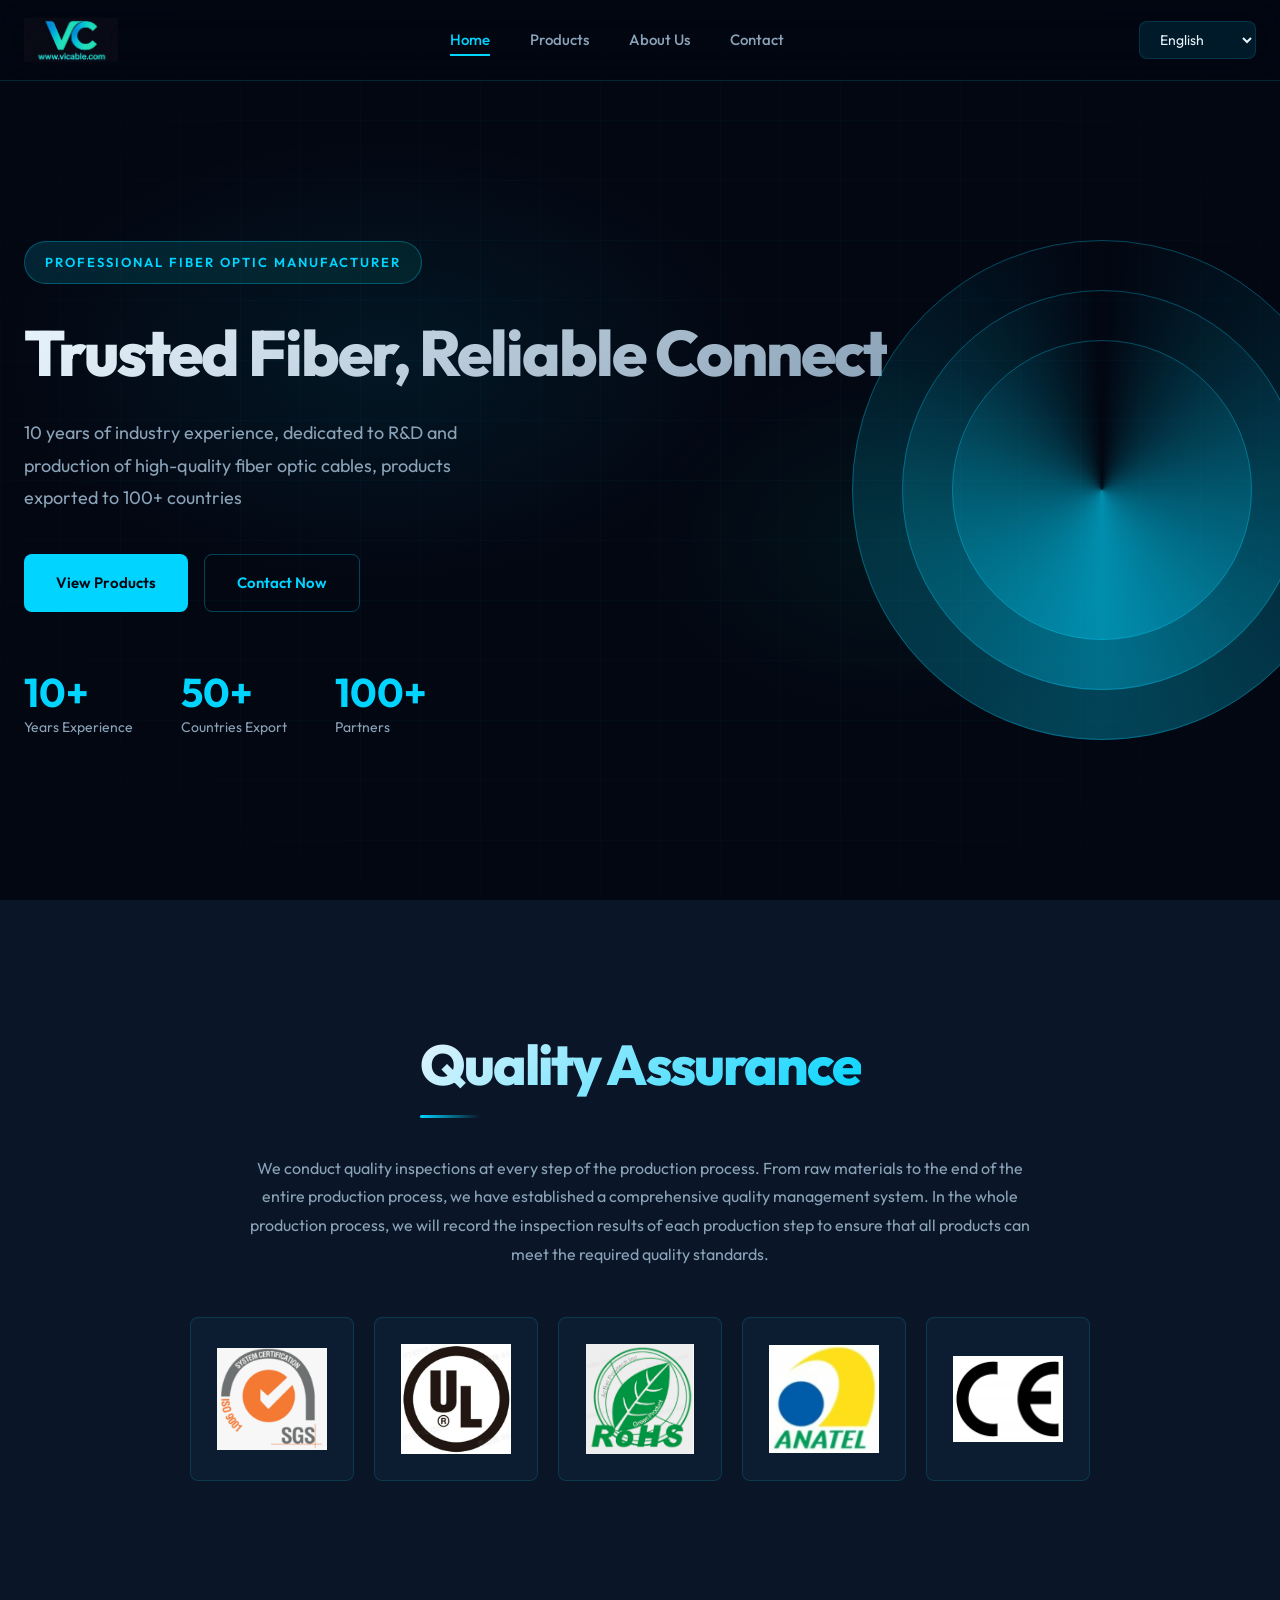
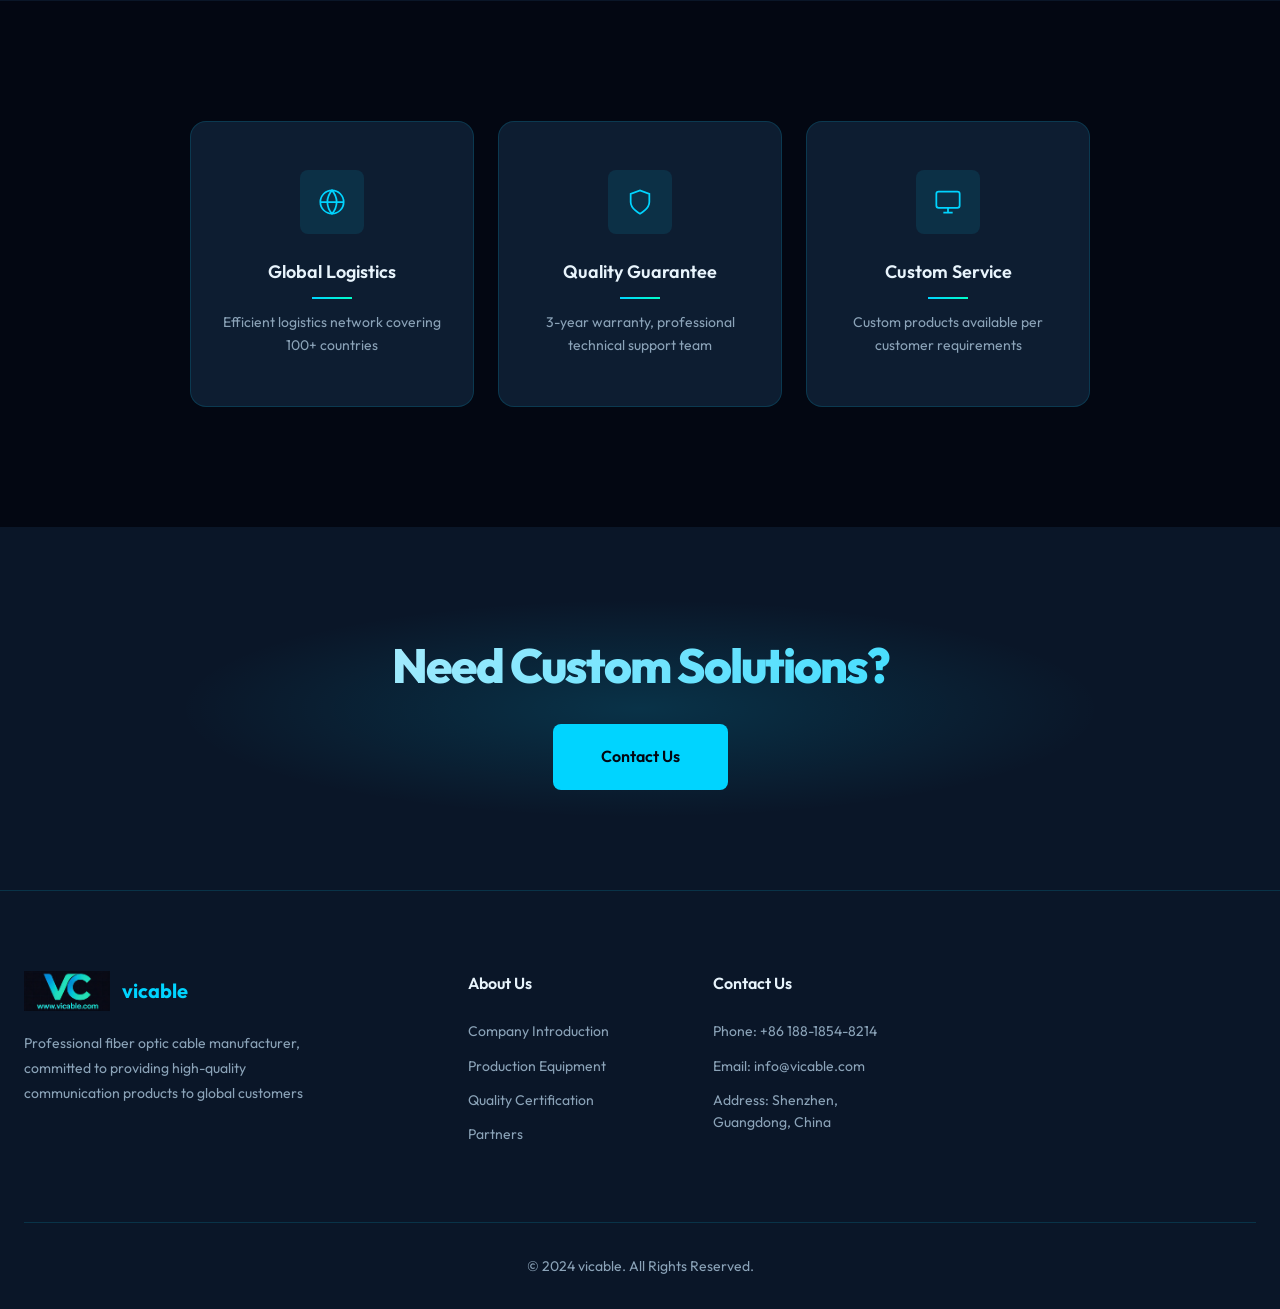
==== commit 46135f5c: "新增图片信息" ====
--- a/index.html
+++ b/index.html
@@ -52,8 +52,7 @@
             <div class="hero-content">
                 <span class="hero-badge" data-i18n="heroBadge">Professional Fiber Optic Manufacturer</span>
                 <h2 class="hero-title" data-i18n="heroTitle">
-                    Global  Links<br>
-                    <span class="highlight" data-i18n="heroTitle2">Local  Trust</span>
+                    Trusted Fiber, Reliable Connect
                 </h2>
                 <p class="hero-desc" data-i18n="heroDesc">
                     10 years of industry experience, dedicated to R&D and production of high-quality fiber optic cables<br>
@@ -89,58 +88,37 @@
         </div>
     </section>
 
-    <!-- Products Preview -->
-    <section class="products-preview">
-        <div class="container">
-            <div class="section-header">
-                <span class="section-tag"> PRODUCTS </span>
-                <h2 class="section-title" data-i18n="productsTitle">Core Products</h2>
-                <p class="section-desc" data-i18n="productsDesc">Using high-quality raw materials, advanced production process, strict quality control</p>
-            </div>
-            <div class="product-grid">
-                <article class="product-card">
-                    <div class="product-img">
-                        <img src="images/products/product-1.png" alt="Single Mode Fiber" onerror="this.src='data:image/svg+xml,%3Csvg xmlns=%22http://www.w3.org/2000/svg%22 viewBox=%220 0 400 300%22%3E%3Crect fill=%22%230a1628%22 width=%22400%22 height=%22300%22/%3E%3Ctext fill=%22%2300d4ff%22 x=%22200%22 y=%22150%22 text-anchor=%22middle%22 font-size=%2220%22%3ESingle Mode Fiber%3C/text%3E%3C/svg%3E'">
-                    </div>
-                    <div class="product-info">
-                        <h3>Single Mode Fiber</h3>
-                        <p>Long distance transmission, low loss, high bandwidth</p>
-                        <a href="products.html" class="product-link">Learn More →</a>
-                    </div>
-                </article>
-                <article class="product-card">
-                    <div class="product-img">
-                        <img src="images/products/product-2.png" alt="Multi Mode Fiber" onerror="this.src='data:image/svg+xml,%3Csvg xmlns=%22http://www.w3.org/2000/svg%22 viewBox=%220 0 400 300%22%3E%3Crect fill=%22%230a1628%22 width=%22400%22 height=%22300%22/%3E%3Ctext fill=%22%2300d4ff%22 x=%22200%22 y=%22150%22 text-anchor=%22middle%22 font-size=%2220%22%3EMulti Mode Fiber%3C/text%3E%3C/svg%3E'">
-                    </div>
-                    <div class="product-info">
-                        <h3>Multi Mode Fiber</h3>
-                        <p>Short distance transmission, high cost-effectiveness</p>
-                        <a href="products.html" class="product-link">Learn More →</a>
-                    </div>
-                </article>
-                <article class="product-card">
-                    <div class="product-img">
-                        <img src="images/products/product-3.png" alt="Fiber Patch Cord" onerror="this.src='data:image/svg+xml,%3Csvg xmlns=%22http://www.w3.org/2000/svg%22 viewBox=%220 0 400 300%22%3E%3Crect fill=%22%230a1628%22 width=%22400%22 height=%22300%22/%3E%3Ctext fill=%22%2300d4ff%22 x=%22200%22 y=%22150%22 text-anchor=%22middle%22 font-size=%2220%22%3EFiber Patch Cord%3C/text%3E%3C/svg%3E'">
-                    </div>
-                    <div class="product-info">
-                        <h3>Fiber Patch Cord</h3>
-                        <p>LC/SC/FC/ST multi-spec, stable quality</p>
-                        <a href="products.html" class="product-link">Learn More →</a>
-                    </div>
-                </article>
-                <article class="product-card">
-                    <div class="product-img">
-                        <img src="images/products/product-4.png" alt="Fiber Termination Box" onerror="this.src='data:image/svg+xml,%3Csvg xmlns=%22http://www.w3.org/2000/svg%22 viewBox=%220 0 400 300%22%3E%3Crect fill=%22%230a1628%22 width=%22400%22 height=%22300%22/%3E%3Ctext fill=%22%2300d4ff%22 x=%22200%22 y=%22150%22 text-anchor=%22middle%22 font-size=%2220%22%3EFiber Termination Box%3C/text%3E%3C/svg%3E'">
-                    </div>
-                    <div class="product-info">
-                        <h3>Fiber Termination Box</h3>
-                        <p>Fiber distribution protection, wall-mounted/rack-mounted</p>
-                        <a href="products.html" class="product-link">Learn More →</a>
-                    </div>
-                </article>
-            </div>
-            <div class="products-more">
-                <a href="products.html" class="btn btn-secondary" data-i18n="viewAllProducts">View All Products</a>
+    <!-- Quality Assurance Detail -->
+    <section class="quality-assurance">
+        <div class="container">
+            <div class="qa-content">
+                <!-- <span class="section-tag"> QUALITY CONTROL </span> -->
+                <h2 class="section-title" data-i18n="qaTitle">Quality Assurance</h2>
+                <p class="qa-desc" data-i18n="qaDesc">
+                    We conduct quality inspections at every step of the production process. From raw materials to the end of the entire production process, we have established a comprehensive quality management system. In the whole production process, we will record the inspection results of each production step to ensure that all products can meet the required quality standards.
+                </p>
+            </div>
+            <div class="qa-cert-grid">
+                <div class="qa-cert-item">
+                    <img src="images/cert/1.png" alt="ISO 9001" loading="lazy" onerror="this.style.display='none';this.nextElementSibling.style.display='flex'">
+                    <div class="qa-cert-placeholder" style="display:none">ISO 9001</div>
+                </div>
+                <div class="qa-cert-item">
+                    <img src="images/cert/2.png" alt="CE" loading="lazy" onerror="this.style.display='none';this.nextElementSibling.style.display='flex'">
+                    <div class="qa-cert-placeholder" style="display:none">CE</div>
+                </div>
+                <div class="qa-cert-item">
+                    <img src="images/cert/3.png" alt="RoHS" loading="lazy" onerror="this.style.display='none';this.nextElementSibling.style.display='flex'">
+                    <div class="qa-cert-placeholder" style="display:none">RoHS</div>
+                </div>
+                <div class="qa-cert-item">
+                    <img src="images/cert/4.png" alt="REACH" loading="lazy" onerror="this.style.display='none';this.nextElementSibling.style.display='flex'">
+                    <div class="qa-cert-placeholder" style="display:none">REACH</div>
+                </div>
+                <div class="qa-cert-item">
+                    <img src="images/cert/5.png" alt="UL" loading="lazy" onerror="this.style.display='none';this.nextElementSibling.style.display='flex'">
+                    <div class="qa-cert-placeholder" style="display:none">UL</div>
+                </div>
             </div>
         </div>
     </section>
@@ -149,15 +127,6 @@
     <section class="features">
         <div class="container">
             <div class="features-grid">
-                <div class="feature-item">
-                    <div class="feature-icon">
-                        <svg viewBox="0 0 24 24" fill="none" stroke="currentColor" stroke-width="1.5">
-                            <path d="M12 2L2 7l10 5 10-5-10-5zM2 17l10 5 10-5M2 12l10 5 10-5"/>
-                        </svg>
-                    </div>
-                    <h3 data-i18n="iso9001">ISO9001 Certified</h3>
-                    <p data-i18n="iso9001Desc">Strict quality management system, every fiber undergoes 56 tests</p>
-                </div>
                 <div class="feature-item">
                     <div class="feature-icon">
                         <svg viewBox="0 0 24 24" fill="none" stroke="currentColor" stroke-width="1.5">
--- a/css/style.css
+++ b/css/style.css
@@ -314,15 +314,16 @@
 
 .hero-title {
     font-family: var(--font-body);
-    font-size: clamp(48px, 6vw, 80px);
+    font-size: clamp(36px, 5vw, 64px);
     font-weight: 800;
-    line-height: 1.1;
-    letter-spacing: -3px;
+    line-height: 1.15;
+    letter-spacing: -2px;
     margin-bottom: 28px;
     background: linear-gradient(135deg, var(--color-text) 0%, var(--color-text-muted) 100%);
     -webkit-background-clip: text;
     -webkit-text-fill-color: transparent;
     background-clip: text;
+    white-space: nowrap;
 }
 
 .hero-title .highlight {
@@ -599,6 +600,74 @@
     margin-bottom: 48px;
 }
 
+/* Cert Grid */
+.cert-grid {
+    display: grid;
+    grid-template-columns: repeat(4, 1fr);
+    gap: 24px;
+    margin-bottom: 48px;
+}
+
+.cert-card {
+    background: var(--color-surface);
+    border: 1px solid var(--color-border);
+    border-radius: var(--radius-lg);
+    overflow: hidden;
+    transition: all 0.4s ease;
+    cursor: pointer;
+}
+
+.cert-card:hover {
+    transform: translateY(-8px);
+    border-color: var(--color-primary);
+    box-shadow: var(--shadow-glow);
+}
+
+.cert-img {
+    width: 100%;
+    aspect-ratio: 4/3;
+    background: var(--color-bg-secondary);
+    display: flex;
+    align-items: center;
+    justify-content: center;
+    overflow: hidden;
+}
+
+.cert-img img {
+    width: 100%;
+    height: 100%;
+    object-fit: cover;
+    transition: transform 0.4s ease;
+}
+
+.cert-card:hover .cert-img img {
+    transform: scale(1.1);
+}
+
+.cert-placeholder {
+    color: var(--color-primary);
+    font-size: 24px;
+    font-weight: 600;
+}
+
+.cert-info {
+    padding: 20px;
+    text-align: center;
+}
+
+.cert-info h3 {
+    font-family: var(--font-body);
+    font-size: 18px;
+    font-weight: 600;
+    color: var(--color-text);
+    margin-bottom: 8px;
+}
+
+.cert-info p {
+    font-size: 14px;
+    color: var(--color-text-muted);
+}
+
 .product-card {
     background: var(--color-surface);
     border: 1px solid var(--color-border);
@@ -694,6 +763,63 @@
 /* ========================================
    Features
    ======================================== */
+.quality-assurance {
+    padding: var(--section-padding) 0;
+    background: var(--color-bg-secondary);
+}
+
+.qa-content {
+    text-align: center;
+    max-width: 800px;
+    margin: 0 auto 48px;
+}
+
+.qa-desc {
+    font-size: 16px;
+    line-height: 1.8;
+    color: var(--color-text-muted);
+    margin-top: 24px;
+}
+
+.qa-cert-grid {
+    display: grid;
+    grid-template-columns: repeat(5, 1fr);
+    gap: 20px;
+    max-width: 900px;
+    margin: 0 auto;
+}
+
+.qa-cert-item {
+    aspect-ratio: 1;
+    background: var(--color-surface);
+    border: 1px solid var(--color-border);
+    border-radius: var(--radius-md);
+    overflow: hidden;
+    display: flex;
+    align-items: center;
+    justify-content: center;
+    transition: all 0.3s ease;
+    cursor: pointer;
+    padding: 20px;
+}
+
+.qa-cert-item:hover {
+    border-color: var(--color-primary);
+    transform: translateY(-4px);
+}
+
+.qa-cert-item img {
+    max-width: 90%;
+    max-height: 90%;
+    object-fit: contain;
+}
+
+.qa-cert-placeholder {
+    color: var(--color-primary);
+    font-size: 16px;
+    font-weight: 600;
+}
+
 .features {
     padding: var(--section-padding) 0;
     position: relative;
@@ -701,17 +827,24 @@
 
 .features-grid {
     display: grid;
-    grid-template-columns: repeat(4, 1fr);
+    grid-template-columns: repeat(3, 1fr);
     gap: 24px;
+    max-width: 900px;
+    margin: 0 auto;
 }
 
 .feature-item {
-    padding: 40px 32px;
+    padding: 48px 32px;
     background: var(--color-surface);
     border: 1px solid var(--color-border);
     border-radius: var(--radius-lg);
     text-align: center;
     transition: all 0.3s ease;
+    display: flex;
+    flex-direction: column;
+    align-items: center;
+    justify-content: center;
+    min-height: 180px;
 }
 
 .feature-item:hover {
@@ -1001,6 +1134,49 @@
     color: var(--color-primary);
 }
 
+/* Category Dropdown */
+.category-dropdown {
+    position: relative;
+}
+
+.category-dropdown-toggle {
+    justify-content: space-between;
+}
+
+.dropdown-arrow {
+    font-size: 10px;
+    transition: transform 0.3s ease;
+    margin-left: auto;
+}
+
+.category-dropdown-menu {
+    padding-left: 20px;
+    margin-top: 4px;
+}
+
+.category-dropdown-menu li {
+    margin-bottom: 2px;
+}
+
+.sub-category-btn {
+    padding: 10px 16px;
+    font-size: 14px;
+}
+
+.sub-category-num {
+    color: var(--color-primary);
+    font-weight: 500;
+}
+
+/* Open state for dropdown */
+.category-dropdown.open .category-dropdown-menu {
+    display: block !important;
+}
+
+.category-dropdown.open .dropdown-arrow {
+    transform: rotate(180deg);
+}
+
 .catalog-content {
     min-height: 500px;
 }
@@ -1147,19 +1323,20 @@
 
 .about-image {
     position: absolute;
-    inset: 40px;
-    background: var(--color-bg);
+    inset: 0;
+    background: var(--color-surface);
     border-radius: var(--radius-lg);
     display: flex;
     align-items: center;
     justify-content: center;
     border: 1px solid var(--color-border);
+    overflow: hidden;
 }
 
 .about-image img {
-    max-width: 80%;
-    max-height: 80%;
-    object-fit: contain;
+    width: 100%;
+    height: 100%;
+    object-fit: cover;
 }
 
 /* Timeline */
